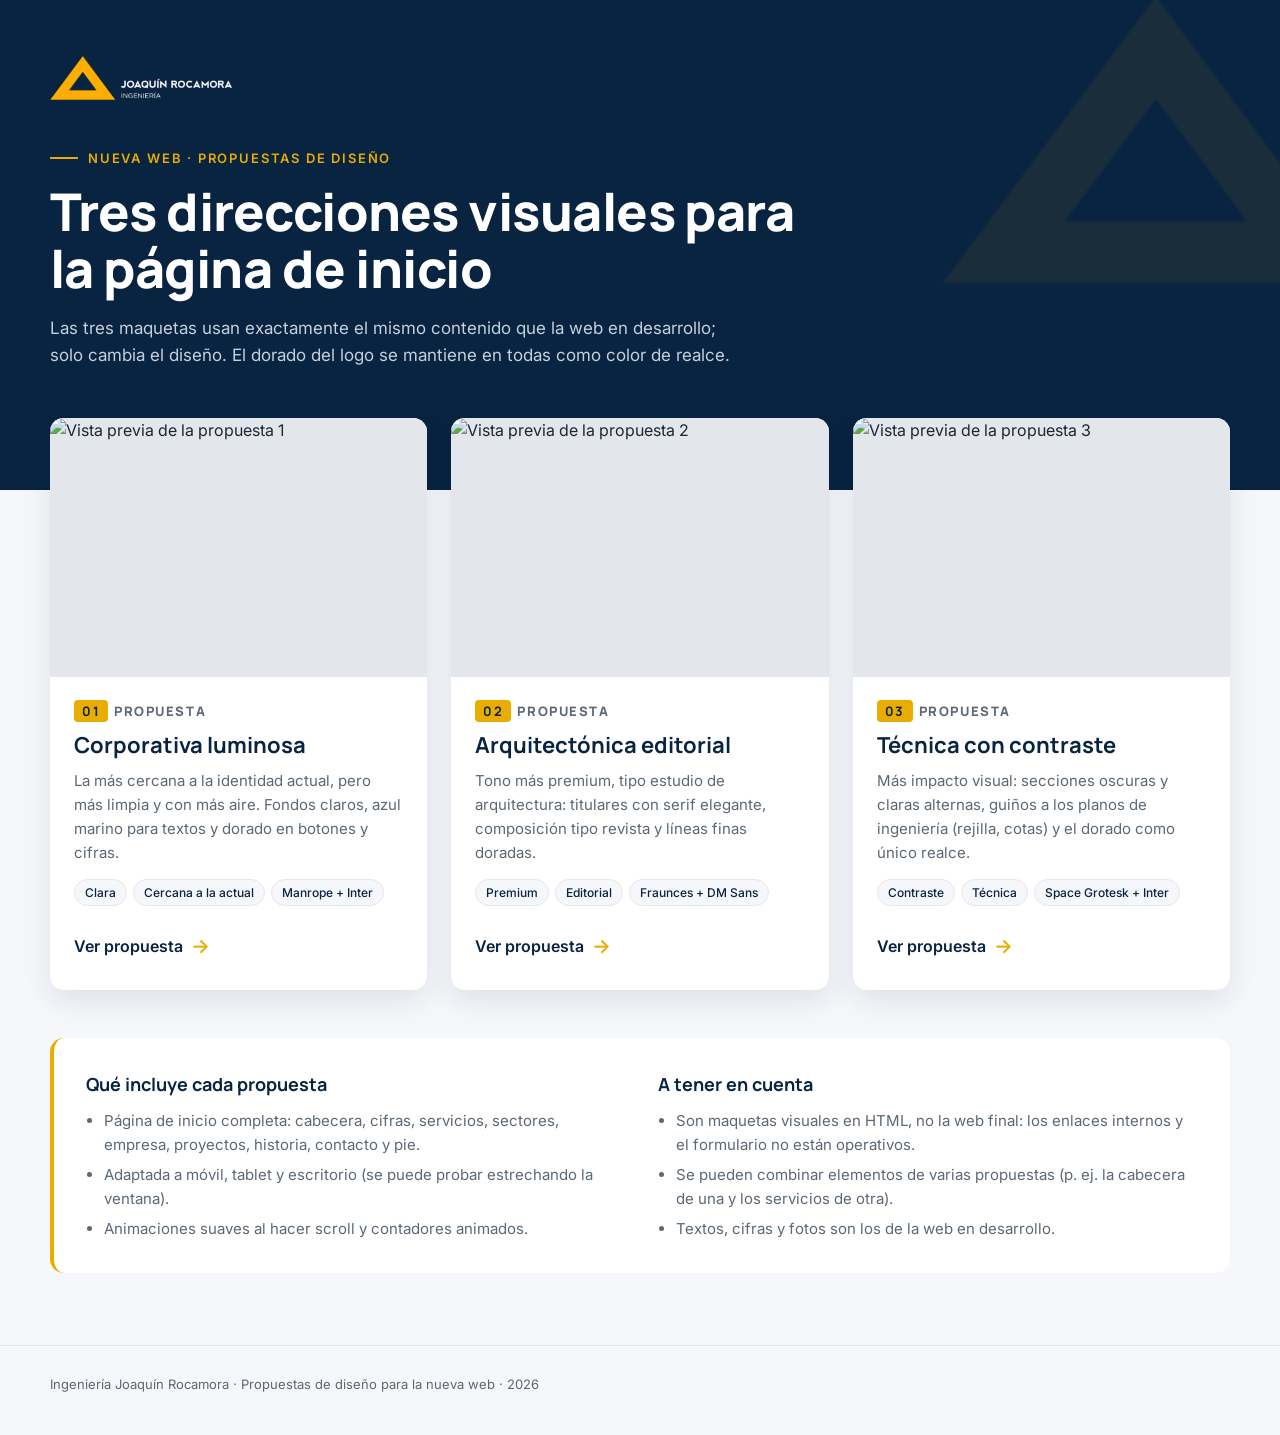
==== index.html @ 399ea9a6 "Añade recursos compartidos, portada comparativa y README de las propuestas Logos (variantes azul/bla" ====
<!doctype html>
<html lang="es">
<head>
  <meta charset="utf-8">
  <meta name="viewport" content="width=device-width, initial-scale=1">
  <title>Propuestas de diseño · Ingeniería Joaquín Rocamora</title>
  <meta name="description" content="Tres propuestas de diseño para la página de inicio de la nueva web de Ingeniería Joaquín Rocamora.">
  <meta name="robots" content="noindex">
  <link rel="icon" href="assets/img/favicon.png">
  <link rel="preconnect" href="https://fonts.googleapis.com">
  <link rel="preconnect" href="https://fonts.gstatic.com" crossorigin>
  <link href="https://fonts.googleapis.com/css2?family=Inter:wght@400;500;600&family=Manrope:wght@700;800&display=swap" rel="stylesheet">
  <style>
    :root {
      --navy: #082440;
      --navy-2: #0d2f52;
      --gold: #E9AC00;
      --ink: #1c2733;
      --muted: #5b6875;
      --line: #e3e7ec;
      --bg: #f5f7fa;
    }
    * { box-sizing: border-box; margin: 0; }
    body {
      font-family: Inter, system-ui, sans-serif;
      color: var(--ink);
      background: var(--bg);
      line-height: 1.6;
      -webkit-font-smoothing: antialiased;
    }
    img { max-width: 100%; display: block; }
    a { color: inherit; }
    .wrap { width: min(1180px, 100% - 32px); margin-inline: auto; }

    header {
      background: var(--navy);
      color: #fff;
      padding: 56px 0 120px;
      position: relative;
      overflow: hidden;
    }
    header::after {
      content: "";
      position: absolute;
      right: -80px;
      top: -40px;
      width: 420px;
      height: 360px;
      background: url(assets/img/logo-simbolo.png) center / contain no-repeat;
      opacity: .07;
      pointer-events: none;
    }
    .logo { height: 44px; width: auto; }
    .eyebrow {
      display: inline-flex;
      align-items: center;
      gap: 10px;
      margin-top: 48px;
      font-size: 13px;
      font-weight: 600;
      letter-spacing: .14em;
      text-transform: uppercase;
      color: var(--gold);
    }
    .eyebrow::before { content: ""; width: 28px; height: 2px; background: var(--gold); }
    h1 {
      font-family: Manrope, sans-serif;
      font-weight: 800;
      font-size: clamp(32px, 5vw, 52px);
      line-height: 1.1;
      margin-top: 14px;
      max-width: 780px;
      letter-spacing: -.01em;
    }
    .lead { margin-top: 18px; max-width: 680px; color: #c5d0dc; font-size: 17px; }

    main { margin-top: -72px; padding-bottom: 72px; position: relative; }
    .grid { display: grid; grid-template-columns: repeat(3, 1fr); gap: 24px; }
    .card {
      background: #fff;
      border-radius: 14px;
      overflow: hidden;
      box-shadow: 0 10px 30px rgba(8, 36, 64, .10);
      display: flex;
      flex-direction: column;
      text-decoration: none;
      transition: transform .25s ease, box-shadow .25s ease;
    }
    .card:hover { transform: translateY(-4px); box-shadow: 0 18px 40px rgba(8, 36, 64, .16); }
    .card:focus-visible { outline: 3px solid var(--gold); outline-offset: 3px; }
    .shot {
      aspect-ratio: 16 / 11;
      background: var(--line);
      overflow: hidden;
      border-bottom: 1px solid var(--line);
    }
    .shot img { width: 100%; height: 100%; object-fit: cover; object-position: top; transition: transform .6s ease; }
    .card:hover .shot img { transform: scale(1.03); }
    .body { padding: 24px 24px 28px; display: flex; flex-direction: column; gap: 10px; flex: 1; }
    .num {
      font-family: Manrope, sans-serif;
      font-weight: 800;
      font-size: 13px;
      letter-spacing: .12em;
      text-transform: uppercase;
      color: var(--muted);
    }
    .num b { color: var(--navy); background: var(--gold); padding: 2px 8px; border-radius: 4px; margin-right: 6px; }
    h2 { font-family: Manrope, sans-serif; font-size: 22px; color: var(--navy); line-height: 1.25; }
    .body p { color: var(--muted); font-size: 15px; }
    .tags { display: flex; flex-wrap: wrap; gap: 6px; margin-top: 4px; }
    .tags span { font-size: 12px; font-weight: 500; color: var(--navy); background: var(--bg); border: 1px solid var(--line); padding: 3px 10px; border-radius: 99px; }
    .go {
      margin-top: auto;
      padding-top: 14px;
      font-weight: 600;
      color: var(--navy);
      display: inline-flex;
      align-items: center;
      gap: 8px;
    }
    .go::after { content: "→"; color: var(--gold); font-size: 20px; transition: transform .2s ease; }
    .card:hover .go::after { transform: translateX(4px); }

    .notes {
      margin-top: 48px;
      background: #fff;
      border-radius: 14px;
      padding: 32px;
      border-left: 4px solid var(--gold);
      display: grid;
      grid-template-columns: 1fr 1fr;
      gap: 32px;
    }
    .notes h3 { font-family: Manrope, sans-serif; color: var(--navy); font-size: 18px; margin-bottom: 10px; }
    .notes ul { padding-left: 18px; color: var(--muted); font-size: 15px; }
    .notes li + li { margin-top: 6px; }

    footer { padding: 28px 0 40px; color: var(--muted); font-size: 13px; border-top: 1px solid var(--line); }

    @media (max-width: 980px) {
      .grid { grid-template-columns: 1fr 1fr; }
    }
    @media (max-width: 680px) {
      header { padding: 36px 0 108px; }
      .logo { height: 36px; }
      .grid { grid-template-columns: 1fr; }
      .notes { grid-template-columns: 1fr; padding: 24px; gap: 24px; }
    }
  </style>
</head>
<body>
  <header>
    <div class="wrap">
      <img class="logo" src="assets/img/logo-horizontal-blanco.png" alt="Ingeniería Joaquín Rocamora">
      <p class="eyebrow">Nueva web · Propuestas de diseño</p>
      <h1>Tres direcciones visuales para la página de inicio</h1>
      <p class="lead">Las tres maquetas usan exactamente el mismo contenido que la web en desarrollo; solo cambia el diseño. El dorado del logo se mantiene en todas como color de realce.</p>
    </div>
  </header>

  <main class="wrap">
    <div class="grid">
      <a class="card" href="propuesta-1/">
        <div class="shot"><img src="assets/previews/propuesta-1.jpg" alt="Vista previa de la propuesta 1"></div>
        <div class="body">
          <span class="num"><b>01</b>Propuesta</span>
          <h2>Corporativa luminosa</h2>
          <p>La más cercana a la identidad actual, pero más limpia y con más aire. Fondos claros, azul marino para textos y dorado en botones y cifras.</p>
          <div class="tags"><span>Clara</span><span>Cercana a la actual</span><span>Manrope + Inter</span></div>
          <span class="go">Ver propuesta</span>
        </div>
      </a>
      <a class="card" href="propuesta-2/">
        <div class="shot"><img src="assets/previews/propuesta-2.jpg" alt="Vista previa de la propuesta 2"></div>
        <div class="body">
          <span class="num"><b>02</b>Propuesta</span>
          <h2>Arquitectónica editorial</h2>
          <p>Tono más premium, tipo estudio de arquitectura: titulares con serif elegante, composición tipo revista y líneas finas doradas.</p>
          <div class="tags"><span>Premium</span><span>Editorial</span><span>Fraunces + DM Sans</span></div>
          <span class="go">Ver propuesta</span>
        </div>
      </a>
      <a class="card" href="propuesta-3/">
        <div class="shot"><img src="assets/previews/propuesta-3.jpg" alt="Vista previa de la propuesta 3"></div>
        <div class="body">
          <span class="num"><b>03</b>Propuesta</span>
          <h2>Técnica con contraste</h2>
          <p>Más impacto visual: secciones oscuras y claras alternas, guiños a los planos de ingeniería (rejilla, cotas) y el dorado como único realce.</p>
          <div class="tags"><span>Contraste</span><span>Técnica</span><span>Space Grotesk + Inter</span></div>
          <span class="go">Ver propuesta</span>
        </div>
      </a>
    </div>

    <section class="notes">
      <div>
        <h3>Qué incluye cada propuesta</h3>
        <ul>
          <li>Página de inicio completa: cabecera, cifras, servicios, sectores, empresa, proyectos, historia, contacto y pie.</li>
          <li>Adaptada a móvil, tablet y escritorio (se puede probar estrechando la ventana).</li>
          <li>Animaciones suaves al hacer scroll y contadores animados.</li>
        </ul>
      </div>
      <div>
        <h3>A tener en cuenta</h3>
        <ul>
          <li>Son maquetas visuales en HTML, no la web final: los enlaces internos y el formulario no están operativos.</li>
          <li>Se pueden combinar elementos de varias propuestas (p. ej. la cabecera de una y los servicios de otra).</li>
          <li>Textos, cifras y fotos son los de la web en desarrollo.</li>
        </ul>
      </div>
    </section>
  </main>

  <footer>
    <div class="wrap">Ingeniería Joaquín Rocamora · Propuestas de diseño para la nueva web · 2026</div>
  </footer>
</body>
</html>
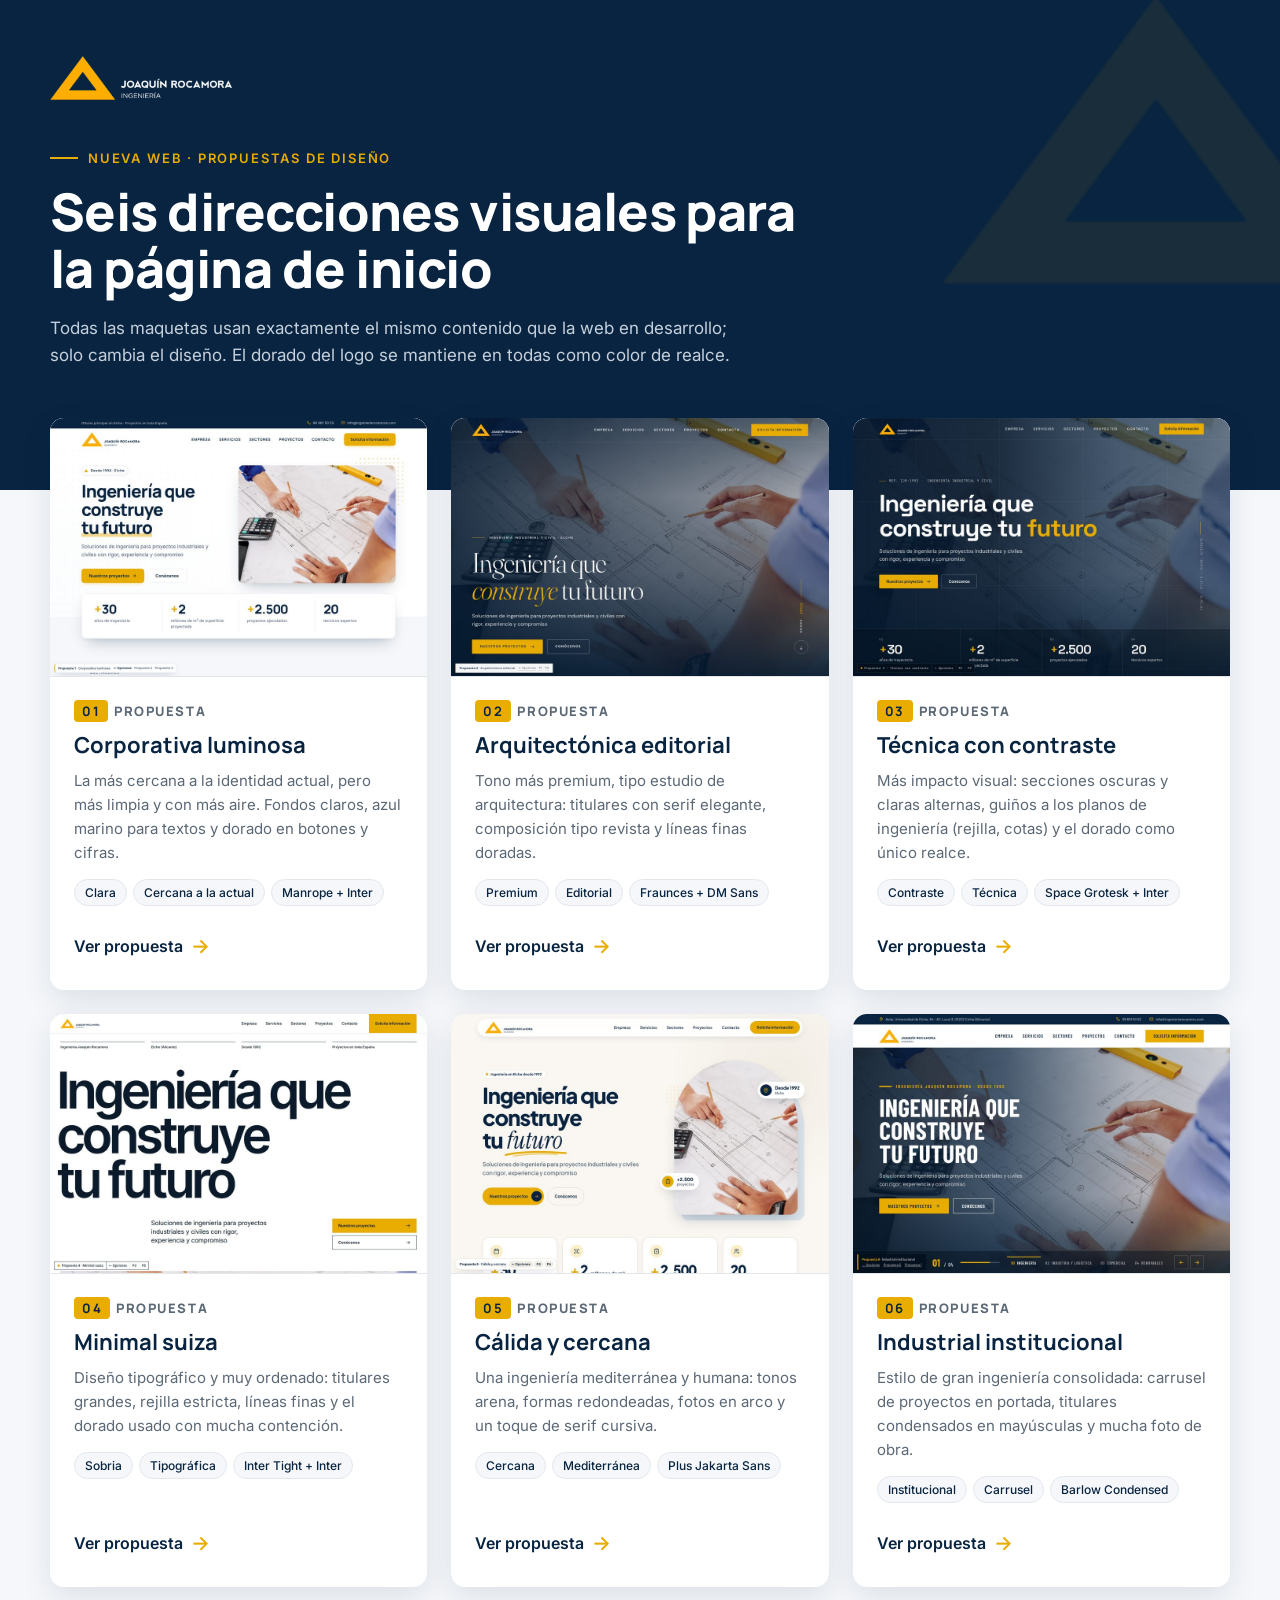
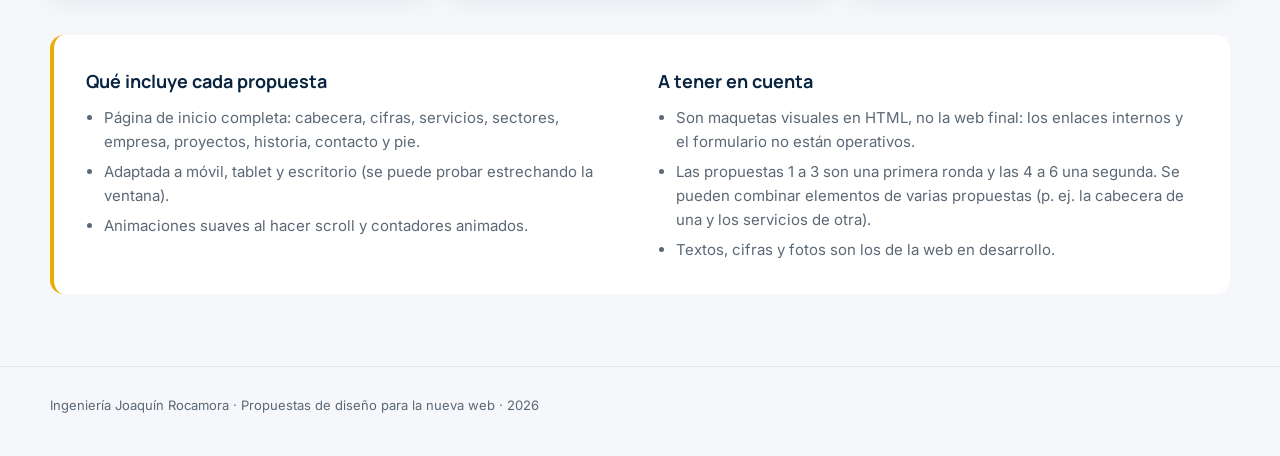
==== commit 4ad53f20: "Añade propuesta 6 (Industrial institucional) y portada con seis opciones - Propuesta 6: carrusel en " ====
--- a/index.html
+++ b/index.html
@@ -4,7 +4,7 @@
   <meta charset="utf-8">
   <meta name="viewport" content="width=device-width, initial-scale=1">
   <title>Propuestas de diseño · Ingeniería Joaquín Rocamora</title>
-  <meta name="description" content="Tres propuestas de diseño para la página de inicio de la nueva web de Ingeniería Joaquín Rocamora.">
+  <meta name="description" content="Seis propuestas de diseño para la página de inicio de la nueva web de Ingeniería Joaquín Rocamora.">
   <meta name="robots" content="noindex">
   <link rel="icon" href="assets/img/favicon.png">
   <link rel="preconnect" href="https://fonts.googleapis.com">
@@ -154,8 +154,8 @@
     <div class="wrap">
       <img class="logo" src="assets/img/logo-horizontal-blanco.png" alt="Ingeniería Joaquín Rocamora">
       <p class="eyebrow">Nueva web · Propuestas de diseño</p>
-      <h1>Tres direcciones visuales para la página de inicio</h1>
-      <p class="lead">Las tres maquetas usan exactamente el mismo contenido que la web en desarrollo; solo cambia el diseño. El dorado del logo se mantiene en todas como color de realce.</p>
+      <h1>Seis direcciones visuales para la página de inicio</h1>
+      <p class="lead">Todas las maquetas usan exactamente el mismo contenido que la web en desarrollo; solo cambia el diseño. El dorado del logo se mantiene en todas como color de realce.</p>
     </div>
   </header>
 
@@ -188,6 +188,36 @@
           <h2>Técnica con contraste</h2>
           <p>Más impacto visual: secciones oscuras y claras alternas, guiños a los planos de ingeniería (rejilla, cotas) y el dorado como único realce.</p>
           <div class="tags"><span>Contraste</span><span>Técnica</span><span>Space Grotesk + Inter</span></div>
+          <span class="go">Ver propuesta</span>
+        </div>
+      </a>
+      <a class="card" href="propuesta-4/">
+        <div class="shot"><img src="assets/previews/propuesta-4.jpg" alt="Vista previa de la propuesta 4" loading="lazy"></div>
+        <div class="body">
+          <span class="num"><b>04</b>Propuesta</span>
+          <h2>Minimal suiza</h2>
+          <p>Diseño tipográfico y muy ordenado: titulares grandes, rejilla estricta, líneas finas y el dorado usado con mucha contención.</p>
+          <div class="tags"><span>Sobria</span><span>Tipográfica</span><span>Inter Tight + Inter</span></div>
+          <span class="go">Ver propuesta</span>
+        </div>
+      </a>
+      <a class="card" href="propuesta-5/">
+        <div class="shot"><img src="assets/previews/propuesta-5.jpg" alt="Vista previa de la propuesta 5" loading="lazy"></div>
+        <div class="body">
+          <span class="num"><b>05</b>Propuesta</span>
+          <h2>Cálida y cercana</h2>
+          <p>Una ingeniería mediterránea y humana: tonos arena, formas redondeadas, fotos en arco y un toque de serif cursiva.</p>
+          <div class="tags"><span>Cercana</span><span>Mediterránea</span><span>Plus Jakarta Sans</span></div>
+          <span class="go">Ver propuesta</span>
+        </div>
+      </a>
+      <a class="card" href="propuesta-6/">
+        <div class="shot"><img src="assets/previews/propuesta-6.jpg" alt="Vista previa de la propuesta 6" loading="lazy"></div>
+        <div class="body">
+          <span class="num"><b>06</b>Propuesta</span>
+          <h2>Industrial institucional</h2>
+          <p>Estilo de gran ingeniería consolidada: carrusel de proyectos en portada, titulares condensados en mayúsculas y mucha foto de obra.</p>
+          <div class="tags"><span>Institucional</span><span>Carrusel</span><span>Barlow Condensed</span></div>
           <span class="go">Ver propuesta</span>
         </div>
       </a>
@@ -206,7 +236,7 @@
         <h3>A tener en cuenta</h3>
         <ul>
           <li>Son maquetas visuales en HTML, no la web final: los enlaces internos y el formulario no están operativos.</li>
-          <li>Se pueden combinar elementos de varias propuestas (p. ej. la cabecera de una y los servicios de otra).</li>
+          <li>Las propuestas 1 a 3 son una primera ronda y las 4 a 6 una segunda. Se pueden combinar elementos de varias propuestas (p. ej. la cabecera de una y los servicios de otra).</li>
           <li>Textos, cifras y fotos son los de la web en desarrollo.</li>
         </ul>
       </div>
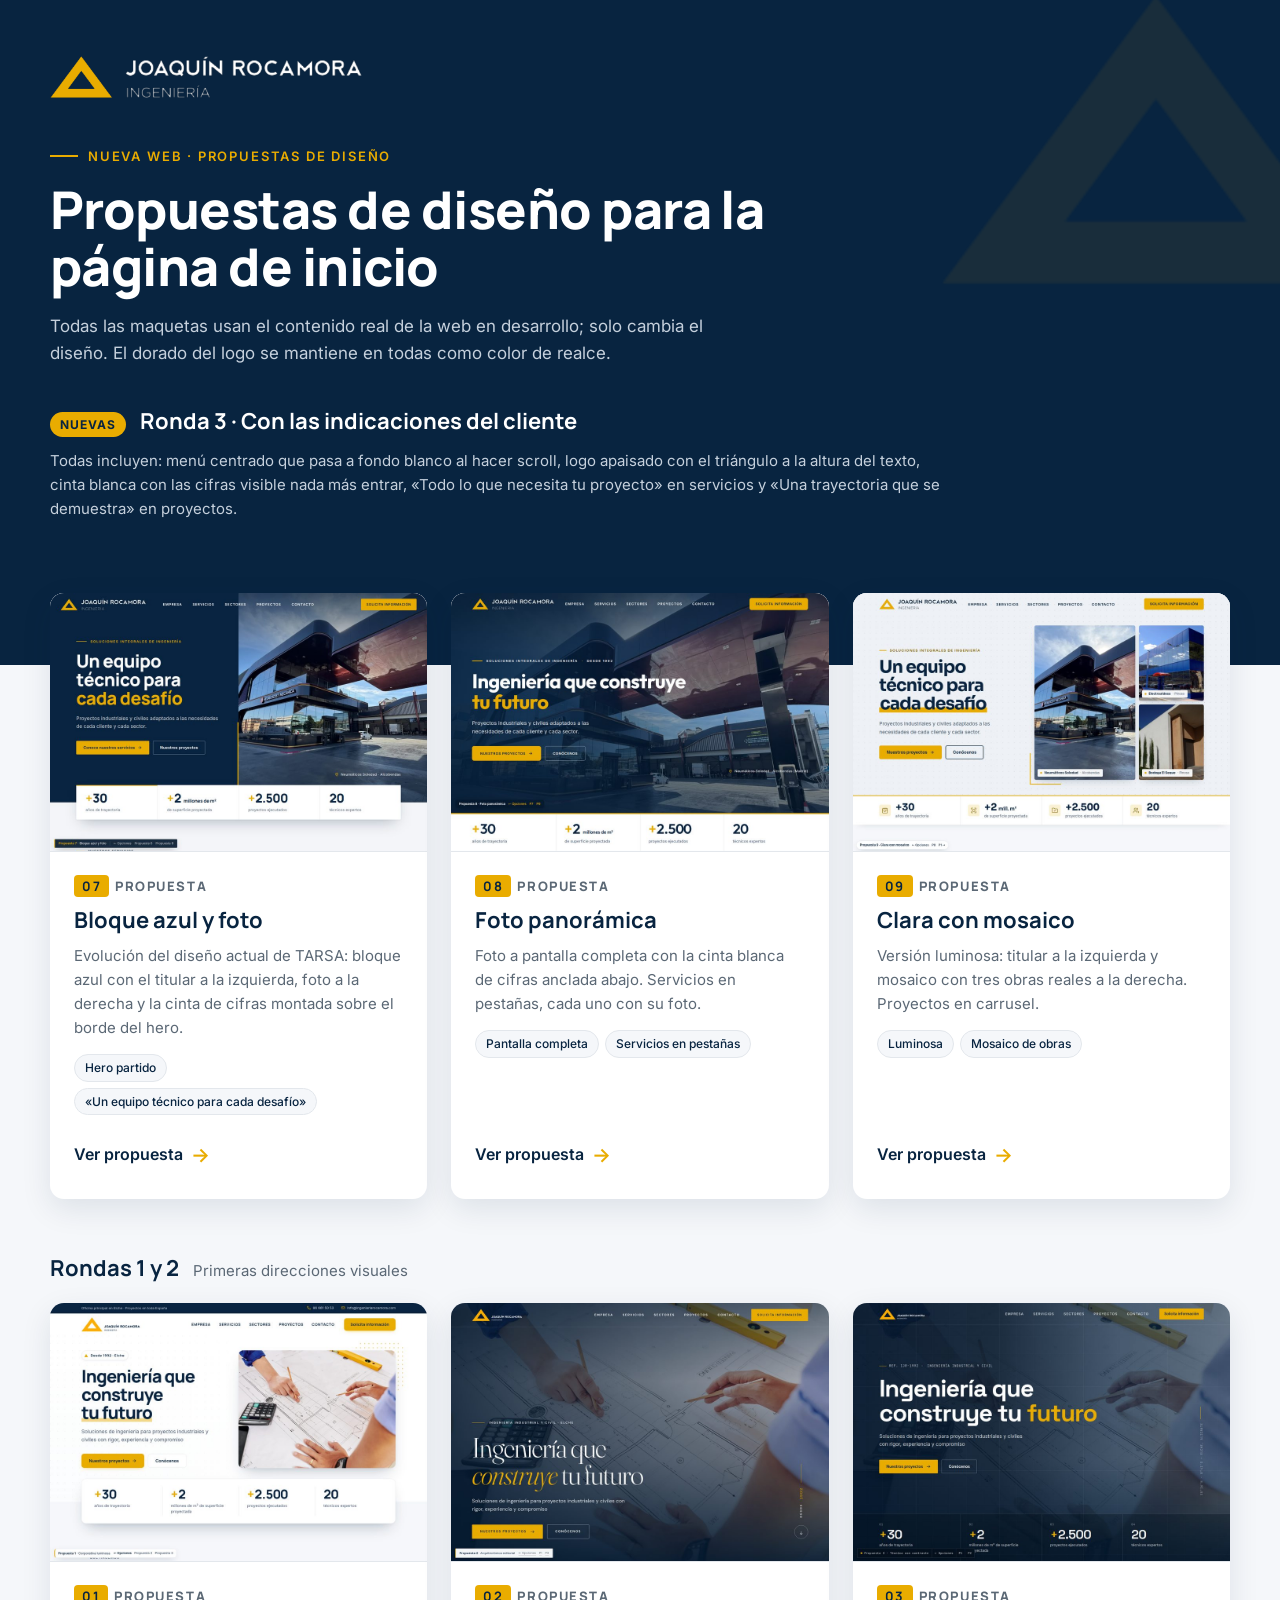
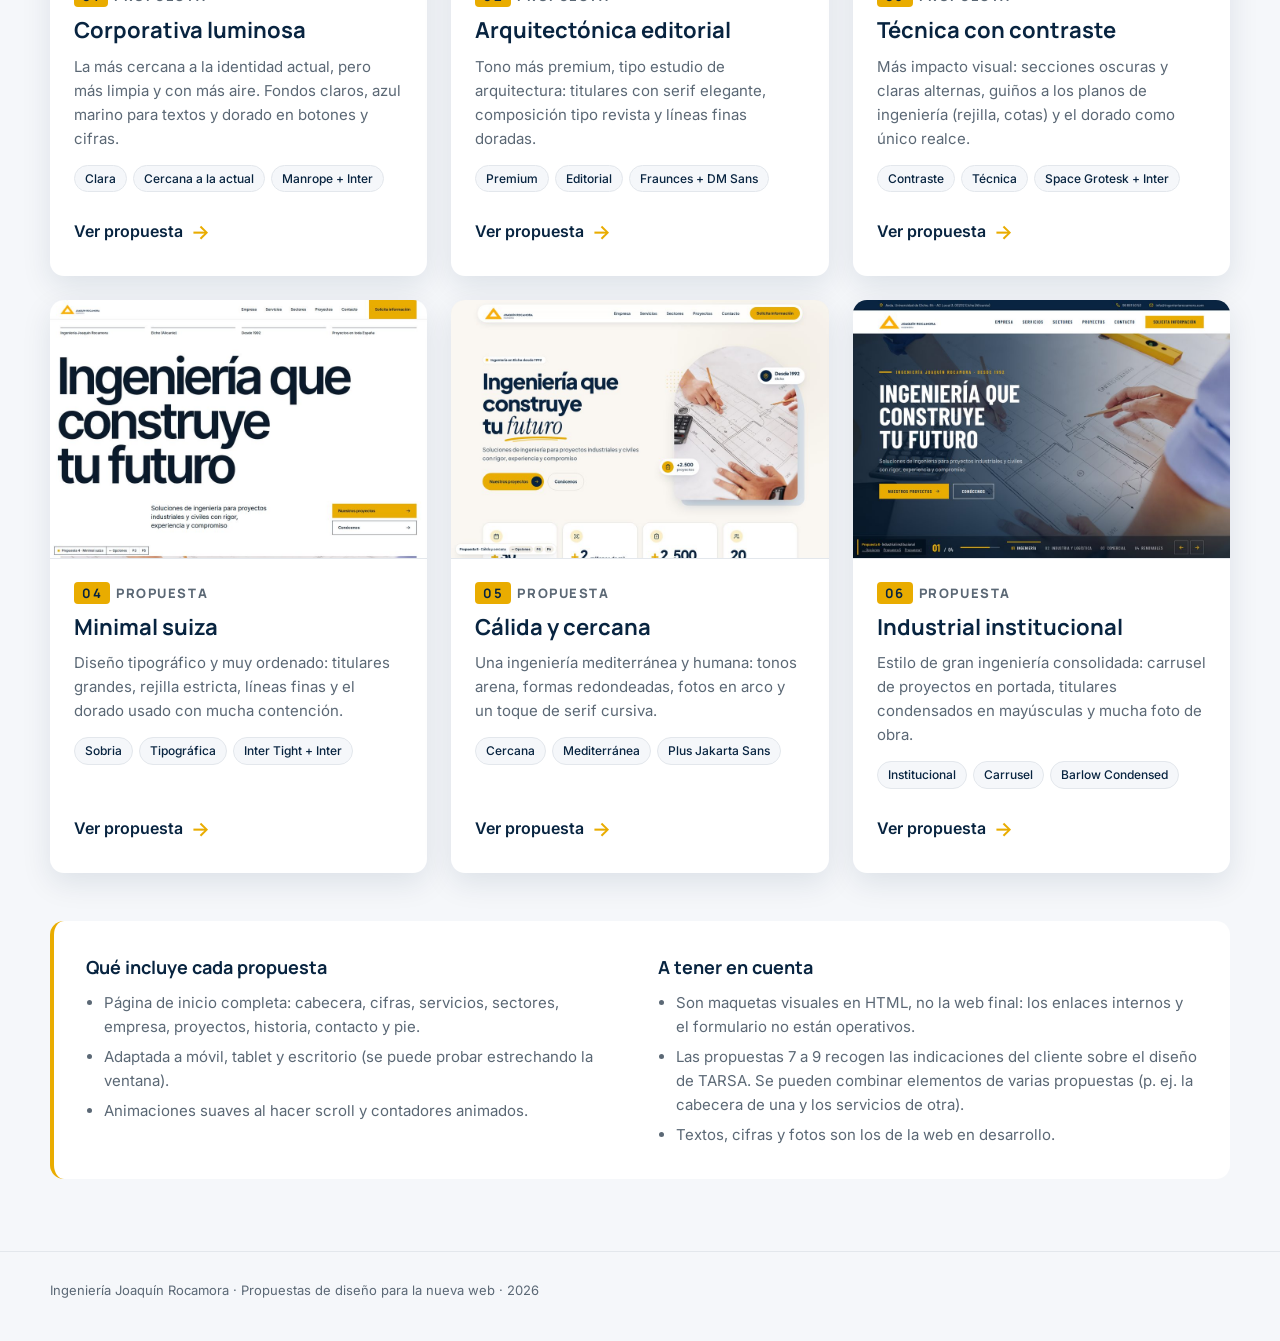
==== commit d2afae42: "Añade propuesta 8 (Foto panorámica) y ronda 3 en la portada Portada con las propuestas 7-9 destacada" ====
--- a/index.html
+++ b/index.html
@@ -50,7 +50,7 @@
       opacity: .07;
       pointer-events: none;
     }
-    .logo { height: 44px; width: auto; }
+    .logo { height: 42px; width: auto; }
     .eyebrow {
       display: inline-flex;
       align-items: center;
@@ -75,6 +75,15 @@
     .lead { margin-top: 18px; max-width: 680px; color: #c5d0dc; font-size: 17px; }
 
     main { margin-top: -72px; padding-bottom: 72px; position: relative; }
+    .round { display: flex; align-items: baseline; gap: 14px; margin: 56px 0 20px; }
+    .round h2 { font-family: Manrope, sans-serif; font-size: 22px; color: var(--navy); }
+    .round p { color: var(--muted); font-size: 15px; }
+    .round-first { margin-top: 0; position: relative; }
+    .round-note { color: #c5d0dc; font-size: 15px; max-width: 900px; margin: -8px 0 24px; position: relative; }
+    .round-first h2, .round-first p { color: #fff; }
+    .round-first p { color: #c5d0dc; }
+    .new-badge { font-size: 12px; font-weight: 700; letter-spacing: .08em; text-transform: uppercase; background: var(--gold); color: var(--navy); padding: 3px 10px; border-radius: 99px; }
+    @media (max-width: 680px) { .round { flex-direction: column; gap: 4px; } }
     .grid { display: grid; grid-template-columns: repeat(3, 1fr); gap: 24px; }
     .card {
       background: #fff;
@@ -152,14 +161,50 @@
 <body>
   <header>
     <div class="wrap">
-      <img class="logo" src="assets/img/logo-horizontal-blanco.png" alt="Ingeniería Joaquín Rocamora">
+      <img class="logo" src="assets/img/logo-compacto-blanco.png" alt="Ingeniería Joaquín Rocamora">
       <p class="eyebrow">Nueva web · Propuestas de diseño</p>
-      <h1>Seis direcciones visuales para la página de inicio</h1>
-      <p class="lead">Todas las maquetas usan exactamente el mismo contenido que la web en desarrollo; solo cambia el diseño. El dorado del logo se mantiene en todas como color de realce.</p>
+      <h1>Propuestas de diseño para la página de inicio</h1>
+      <p class="lead">Todas las maquetas usan el contenido real de la web en desarrollo; solo cambia el diseño. El dorado del logo se mantiene en todas como color de realce.</p>
+      <div class="round round-first" style="margin-top:40px"><span class="new-badge">Nuevas</span><h2>Ronda 3 · Con las indicaciones del cliente</h2></div>
+      <p class="round-note">Todas incluyen: menú centrado que pasa a fondo blanco al hacer scroll, logo apaisado con el triángulo a la altura del texto, cinta blanca con las cifras visible nada más entrar, «Todo lo que necesita tu proyecto» en servicios y «Una trayectoria que se demuestra» en proyectos.</p>
     </div>
   </header>
 
   <main class="wrap">
+    <div class="grid">
+      <a class="card" href="propuesta-7/">
+        <div class="shot"><img src="assets/previews/propuesta-7.jpg" alt="Vista previa de la propuesta 7"></div>
+        <div class="body">
+          <span class="num"><b>07</b>Propuesta</span>
+          <h2>Bloque azul y foto</h2>
+          <p>Evolución del diseño actual de TARSA: bloque azul con el titular a la izquierda, foto a la derecha y la cinta de cifras montada sobre el borde del hero.</p>
+          <div class="tags"><span>Hero partido</span><span>«Un equipo técnico para cada desafío»</span></div>
+          <span class="go">Ver propuesta</span>
+        </div>
+      </a>
+      <a class="card" href="propuesta-8/">
+        <div class="shot"><img src="assets/previews/propuesta-8.jpg" alt="Vista previa de la propuesta 8"></div>
+        <div class="body">
+          <span class="num"><b>08</b>Propuesta</span>
+          <h2>Foto panorámica</h2>
+          <p>Foto a pantalla completa con la cinta blanca de cifras anclada abajo. Servicios en pestañas, cada uno con su foto.</p>
+          <div class="tags"><span>Pantalla completa</span><span>Servicios en pestañas</span></div>
+          <span class="go">Ver propuesta</span>
+        </div>
+      </a>
+      <a class="card" href="propuesta-9/">
+        <div class="shot"><img src="assets/previews/propuesta-9.jpg" alt="Vista previa de la propuesta 9"></div>
+        <div class="body">
+          <span class="num"><b>09</b>Propuesta</span>
+          <h2>Clara con mosaico</h2>
+          <p>Versión luminosa: titular a la izquierda y mosaico con tres obras reales a la derecha. Proyectos en carrusel.</p>
+          <div class="tags"><span>Luminosa</span><span>Mosaico de obras</span></div>
+          <span class="go">Ver propuesta</span>
+        </div>
+      </a>
+    </div>
+
+    <div class="round"><h2>Rondas 1 y 2</h2><p>Primeras direcciones visuales</p></div>
     <div class="grid">
       <a class="card" href="propuesta-1/">
         <div class="shot"><img src="assets/previews/propuesta-1.jpg" alt="Vista previa de la propuesta 1"></div>
@@ -236,7 +281,7 @@
         <h3>A tener en cuenta</h3>
         <ul>
           <li>Son maquetas visuales en HTML, no la web final: los enlaces internos y el formulario no están operativos.</li>
-          <li>Las propuestas 1 a 3 son una primera ronda y las 4 a 6 una segunda. Se pueden combinar elementos de varias propuestas (p. ej. la cabecera de una y los servicios de otra).</li>
+          <li>Las propuestas 7 a 9 recogen las indicaciones del cliente sobre el diseño de TARSA. Se pueden combinar elementos de varias propuestas (p. ej. la cabecera de una y los servicios de otra).</li>
           <li>Textos, cifras y fotos son los de la web en desarrollo.</li>
         </ul>
       </div>
